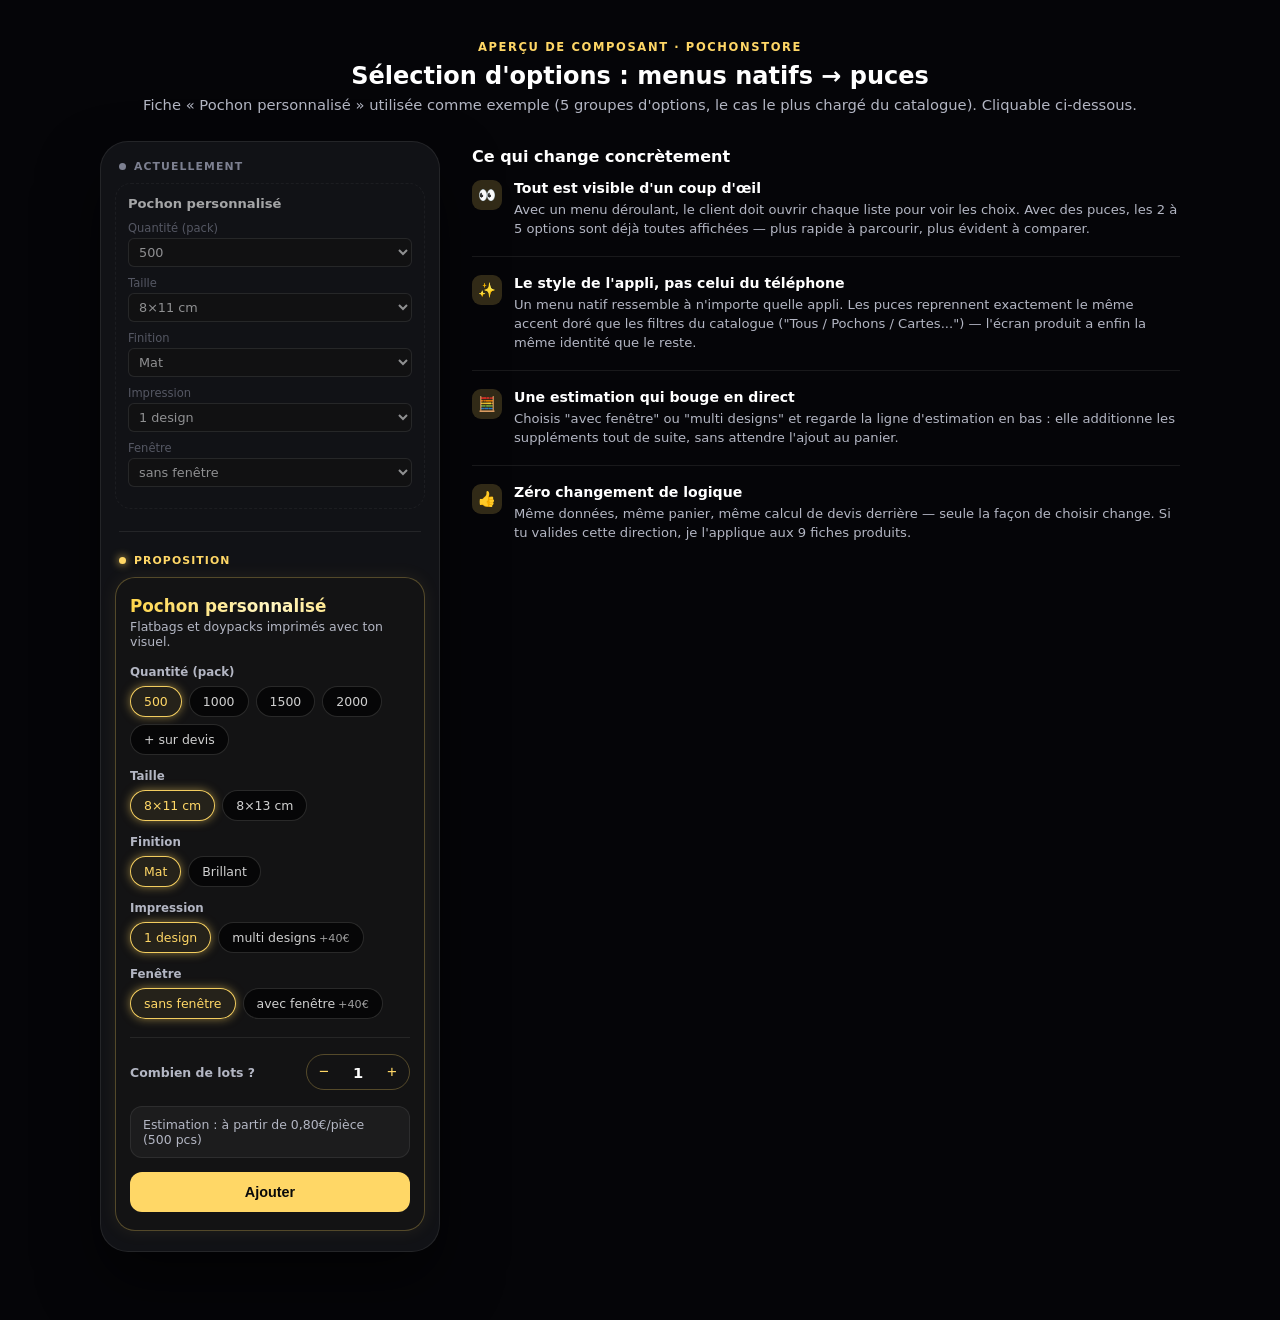
==== preview-selecteur.html @ dabc509d "Ajoute une page d'apercu du nouveau selecteur d'options (puces) Page standalone, hors mini-app (ne t" ====
<!DOCTYPE html>
<html lang="fr">
<head>
<meta charset="UTF-8" />
<meta name="viewport" content="width=device-width, initial-scale=1" />
<title>Sélecteur Pochon — Aperçu</title>
<style>
  :root{
    --bg:#050508;
    --card:rgba(20,20,20,.85);
    --card-flat:#111216;
    --text:#ffffff;
    --muted:#b3b6c3;
    --muted-dim:#7d8091;
    --accent:#ffd766;
    --accent-soft:rgba(255,215,100,.18);
    --border:rgba(255,255,255,.08);
    --border-gold:rgba(255,215,100,.28);
  }

  *{ box-sizing:border-box; }

  body{
    background:var(--bg);
    color:var(--text);
    font-family: system-ui, -apple-system, BlinkMacSystemFont, "Segoe UI", Roboto, sans-serif;
    padding:32px 20px 60px;
  }

  .page-head{
    max-width:1080px;
    margin:0 auto 28px;
    text-align:center;
  }

  .page-head .eyebrow{
    font-size:.72rem;
    letter-spacing:.14em;
    text-transform:uppercase;
    color:var(--accent);
    font-weight:700;
  }

  .page-head h1{
    margin:8px 0 6px;
    font-size:1.5rem;
    text-wrap:balance;
  }

  .page-head p{
    margin:0;
    color:var(--muted);
    font-size:.92rem;
  }

  .layout{
    max-width:1080px;
    margin:0 auto;
    display:grid;
    grid-template-columns:minmax(280px,340px) 1fr;
    gap:32px;
    align-items:start;
  }

  @media (max-width:760px){
    .layout{ grid-template-columns:1fr; }
  }

  /* ============ CADRE "TELEPHONE" ============ */
  .phone{
    background:var(--card-flat);
    border:1px solid var(--border);
    border-radius:28px;
    padding:14px 14px 20px;
    box-shadow:0 30px 60px rgba(0,0,0,.55);
  }

  .section-label{
    display:flex;
    align-items:center;
    gap:8px;
    margin:4px 4px 10px;
  }

  .section-label .dot{
    width:7px; height:7px; border-radius:50%;
  }

  .section-label.avant .dot{ background:var(--muted-dim); }
  .section-label.apres .dot{ background:var(--accent); box-shadow:0 0 8px var(--accent); }

  .section-label span.tag{
    font-size:.68rem;
    letter-spacing:.1em;
    text-transform:uppercase;
    font-weight:700;
    color:var(--muted-dim);
  }
  .section-label.apres span.tag{ color:var(--accent); }

  /* ---- AVANT : natif, en reduit ---- */
  .before-block{
    opacity:.62;
    padding:12px;
    border-radius:16px;
    border:1px dashed var(--border);
    margin-bottom:22px;
  }

  .before-block .before-title{
    font-size:.82rem;
    font-weight:700;
    margin:0 0 10px;
  }

  .native-row{
    display:flex;
    flex-direction:column;
    gap:3px;
    margin-bottom:9px;
  }

  .native-row label{
    font-size:.72rem;
    color:var(--muted-dim);
  }

  .native-row select{
    background:#111;
    color:#ddd;
    border:1px solid rgba(255,255,255,.15);
    border-radius:6px;
    padding:5px 6px;
    font-size:.8rem;
    font-family:inherit;
  }

  hr.split{
    border:none;
    border-top:1px solid var(--border);
    margin:0 4px 22px;
  }

  /* ---- APRES : puces ---- */
  .after-block{
    background:var(--card);
    border:1px solid var(--border-gold);
    border-radius:20px;
    padding:16px 14px 18px;
    box-shadow:0 0 18px rgba(255,215,100,.08);
  }

  .product-title-mini{
    font-size:1.05rem;
    font-weight:800;
    margin:2px 0 3px;
    background:linear-gradient(90deg,#FFD54A,#FFF6C3,#FFD54A);
    -webkit-background-clip:text;
    background-clip:text;
    -webkit-text-fill-color:transparent;
  }

  .product-desc-mini{
    font-size:.78rem;
    color:var(--muted);
    margin:0 0 16px;
  }

  .opt-group{ margin-bottom:14px; }

  .opt-group-label{
    font-size:.74rem;
    font-weight:700;
    color:var(--muted);
    margin:0 0 7px;
    display:flex;
    justify-content:space-between;
    align-items:baseline;
  }

  .opt-group-label .picked{
    color:var(--accent);
    font-weight:700;
    font-size:.72rem;
  }

  .chip-row{
    display:flex;
    flex-wrap:wrap;
    gap:7px;
  }

  .chip{
    appearance:none;
    border:1px solid rgba(255,255,255,.14);
    background:rgba(5,5,5,.85);
    color:#d0d0d0;
    font:inherit;
    font-size:.78rem;
    padding:7px 13px;
    border-radius:999px;
    cursor:pointer;
    transition:border-color .15s ease, color .15s ease, box-shadow .15s ease, transform .12s ease;
  }

  .chip:hover{ border-color:rgba(255,215,100,.5); }
  .chip:active{ transform:scale(.96); }

  .chip.active{
    border-color:rgba(255,215,100,.95);
    color:var(--accent);
    box-shadow:0 0 10px rgba(255,215,100,.5);
    background:rgba(255,215,100,.08);
  }

  .chip .surcharge{
    font-size:.7rem;
    opacity:.75;
    margin-left:3px;
  }

  .qty-block{
    display:flex;
    align-items:center;
    justify-content:space-between;
    margin-top:18px;
    padding-top:16px;
    border-top:1px solid var(--border);
  }

  .qty-block .qty-label{
    font-size:.78rem;
    color:var(--muted);
    font-weight:600;
  }

  .stepper{
    display:flex;
    align-items:center;
    gap:0;
    border:1px solid var(--border-gold);
    border-radius:999px;
    overflow:hidden;
  }

  .stepper button{
    width:34px;
    height:34px;
    border:none;
    background:transparent;
    color:var(--accent);
    font-size:1.05rem;
    cursor:pointer;
    line-height:1;
  }

  .stepper button:hover{ background:rgba(255,215,100,.1); }
  .stepper button:active{ transform:scale(.9); }

  .stepper .qty-value{
    min-width:34px;
    text-align:center;
    font-weight:800;
    font-size:.92rem;
    font-variant-numeric:tabular-nums;
  }

  .estimate-line{
    margin:16px 0 0;
    padding:10px 12px;
    border-radius:12px;
    background:rgba(255,255,255,.04);
    border:1px solid var(--border);
    font-size:.78rem;
    color:var(--muted);
    display:flex;
    justify-content:space-between;
    gap:8px;
  }

  .estimate-line strong{
    color:var(--accent);
    font-variant-numeric:tabular-nums;
    white-space:nowrap;
  }

  .btn-add{
    width:100%;
    margin-top:14px;
    background:var(--accent);
    color:#0a0a0a;
    border:none;
    font-weight:700;
    font-size:.9rem;
    padding:12px;
    border-radius:12px;
    cursor:pointer;
    transition:transform .12s ease, box-shadow .15s ease;
  }

  .btn-add:hover{ box-shadow:0 6px 18px rgba(255,215,100,.35); }
  .btn-add:active{ transform:scale(.98); }

  /* ============ PANNEAU EXPLICATIF ============ */
  .notes{
    padding-top:6px;
  }

  .notes h2{
    font-size:1rem;
    margin:0 0 14px;
  }

  .note-item{
    display:flex;
    gap:12px;
    margin-bottom:18px;
    padding-bottom:18px;
    border-bottom:1px solid var(--border);
  }

  .note-item:last-child{
    border-bottom:none;
    margin-bottom:0;
    padding-bottom:0;
  }

  .note-icon{
    flex:0 0 30px;
    width:30px; height:30px;
    border-radius:9px;
    background:var(--accent-soft);
    display:flex; align-items:center; justify-content:center;
    font-size:.9rem;
  }

  .note-text h3{
    margin:0 0 4px;
    font-size:.88rem;
  }

  .note-text p{
    margin:0;
    font-size:.82rem;
    color:var(--muted);
    line-height:1.45;
  }
</style>
</head>
<body>

<div class="page-head">
  <div class="eyebrow">Aperçu de composant · PochonStore</div>
  <h1>Sélection d'options : menus natifs → puces</h1>
  <p>Fiche « Pochon personnalisé » utilisée comme exemple (5 groupes d'options, le cas le plus chargé du catalogue). Cliquable ci-dessous.</p>
</div>

<div class="layout">
  <div class="phone">

    <div class="section-label avant">
      <span class="dot"></span>
      <span class="tag">Actuellement</span>
    </div>

    <div class="before-block">
      <p class="before-title">Pochon personnalisé</p>

      <div class="native-row">
        <label>Quantité (pack)</label>
        <select><option>500</option><option>1000</option></select>
      </div>
      <div class="native-row">
        <label>Taille</label>
        <select><option>8×11 cm</option><option>8×13 cm</option></select>
      </div>
      <div class="native-row">
        <label>Finition</label>
        <select><option>Mat</option><option>Brillant</option></select>
      </div>
      <div class="native-row">
        <label>Impression</label>
        <select><option>1 design</option><option>multi designs +40€</option></select>
      </div>
      <div class="native-row">
        <label>Fenêtre</label>
        <select><option>sans fenêtre</option><option>avec fenêtre +40€</option></select>
      </div>
    </div>

    <hr class="split" />

    <div class="section-label apres">
      <span class="dot"></span>
      <span class="tag">Proposition</span>
    </div>

    <div class="after-block">
      <div class="product-title-mini">Pochon personnalisé</div>
      <p class="product-desc-mini">Flatbags et doypacks imprimés avec ton visuel.</p>

      <div class="opt-group" data-group="pack">
        <div class="opt-group-label"><span>Quantité (pack)</span><span class="picked" data-picked="pack"></span></div>
        <div class="chip-row">
          <button class="chip active" data-value="500">500</button>
          <button class="chip" data-value="1000">1000</button>
          <button class="chip" data-value="1500">1500</button>
          <button class="chip" data-value="2000">2000</button>
          <button class="chip" data-value="sur devis">+ sur devis</button>
        </div>
      </div>

      <div class="opt-group" data-group="taille">
        <div class="opt-group-label"><span>Taille</span><span class="picked" data-picked="taille"></span></div>
        <div class="chip-row">
          <button class="chip active" data-value="8×11 cm">8×11 cm</button>
          <button class="chip" data-value="8×13 cm">8×13 cm</button>
        </div>
      </div>

      <div class="opt-group" data-group="finition">
        <div class="opt-group-label"><span>Finition</span><span class="picked" data-picked="finition"></span></div>
        <div class="chip-row">
          <button class="chip active" data-value="Mat">Mat</button>
          <button class="chip" data-value="Brillant">Brillant</button>
        </div>
      </div>

      <div class="opt-group" data-group="impression">
        <div class="opt-group-label"><span>Impression</span><span class="picked" data-picked="impression"></span></div>
        <div class="chip-row">
          <button class="chip active" data-value="1 design" data-surcharge="0">1 design</button>
          <button class="chip" data-value="multi designs" data-surcharge="40">multi designs<span class="surcharge">+40€</span></button>
        </div>
      </div>

      <div class="opt-group" data-group="fenetre">
        <div class="opt-group-label"><span>Fenêtre</span><span class="picked" data-picked="fenetre"></span></div>
        <div class="chip-row">
          <button class="chip active" data-value="sans fenêtre" data-surcharge="0">sans fenêtre</button>
          <button class="chip" data-value="avec fenêtre" data-surcharge="40">avec fenêtre<span class="surcharge">+40€</span></button>
        </div>
      </div>

      <div class="qty-block">
        <span class="qty-label">Combien de lots ?</span>
        <div class="stepper">
          <button type="button" id="qtyMinus">−</button>
          <span class="qty-value" id="qtyValue">1</span>
          <button type="button" id="qtyPlus">+</button>
        </div>
      </div>

      <div class="estimate-line">
        <span id="estimateLabel">Estimation : à partir de 0,80€/pièce (500 pcs)</span>
        <strong id="estimateExtra"></strong>
      </div>

      <button class="btn-add" id="btnAdd" type="button">Ajouter</button>
    </div>
  </div>

  <div class="notes">
    <h2>Ce qui change concrètement</h2>

    <div class="note-item">
      <div class="note-icon">👀</div>
      <div class="note-text">
        <h3>Tout est visible d'un coup d'œil</h3>
        <p>Avec un menu déroulant, le client doit ouvrir chaque liste pour voir les choix. Avec des puces, les 2 à 5 options sont déjà toutes affichées — plus rapide à parcourir, plus évident à comparer.</p>
      </div>
    </div>

    <div class="note-item">
      <div class="note-icon">✨</div>
      <div class="note-text">
        <h3>Le style de l'appli, pas celui du téléphone</h3>
        <p>Un menu natif ressemble à n'importe quelle appli. Les puces reprennent exactement le même accent doré que les filtres du catalogue ("Tous / Pochons / Cartes...") — l'écran produit a enfin la même identité que le reste.</p>
      </div>
    </div>

    <div class="note-item">
      <div class="note-icon">🧮</div>
      <div class="note-text">
        <h3>Une estimation qui bouge en direct</h3>
        <p>Choisis "avec fenêtre" ou "multi designs" et regarde la ligne d'estimation en bas : elle additionne les suppléments tout de suite, sans attendre l'ajout au panier.</p>
      </div>
    </div>

    <div class="note-item">
      <div class="note-icon">👍</div>
      <div class="note-text">
        <h3>Zéro changement de logique</h3>
        <p>Même données, même panier, même calcul de devis derrière — seule la façon de choisir change. Si tu valides cette direction, je l'applique aux 9 fiches produits.</p>
      </div>
    </div>
  </div>
</div>

<script>
  var BASE_TEXT = "Estimation : à partir de 0,80€/pièce (500 pcs)";

  function selectChip(group, btn){
    group.querySelectorAll('.chip').forEach(function(c){ c.classList.remove('active'); });
    btn.classList.add('active');
    updateEstimate();
  }

  document.querySelectorAll('.opt-group').forEach(function(group){
    group.querySelectorAll('.chip').forEach(function(btn){
      btn.addEventListener('click', function(){ selectChip(group, btn); });
    });
  });

  var qty = 1;
  var qtyValueEl = document.getElementById('qtyValue');

  document.getElementById('qtyMinus').addEventListener('click', function(){
    qty = Math.max(1, qty - 1);
    qtyValueEl.textContent = qty;
    updateEstimate();
  });
  document.getElementById('qtyPlus').addEventListener('click', function(){
    qty = qty + 1;
    qtyValueEl.textContent = qty;
    updateEstimate();
  });

  function updateEstimate(){
    var extra = 0;
    document.querySelectorAll('.opt-group .chip.active').forEach(function(c){
      extra += parseInt(c.getAttribute('data-surcharge') || '0', 10);
    });
    extra = extra * qty;

    var extraEl = document.getElementById('estimateExtra');
    extraEl.textContent = extra > 0 ? ('+' + extra + ',00 €') : '';
  }

  document.getElementById('btnAdd').addEventListener('click', function(){
    var btn = this;
    var original = btn.textContent;
    btn.textContent = 'Ajouté ✓';
    setTimeout(function(){ btn.textContent = original; }, 900);
  });

  updateEstimate();
</script>
</body>
</html>
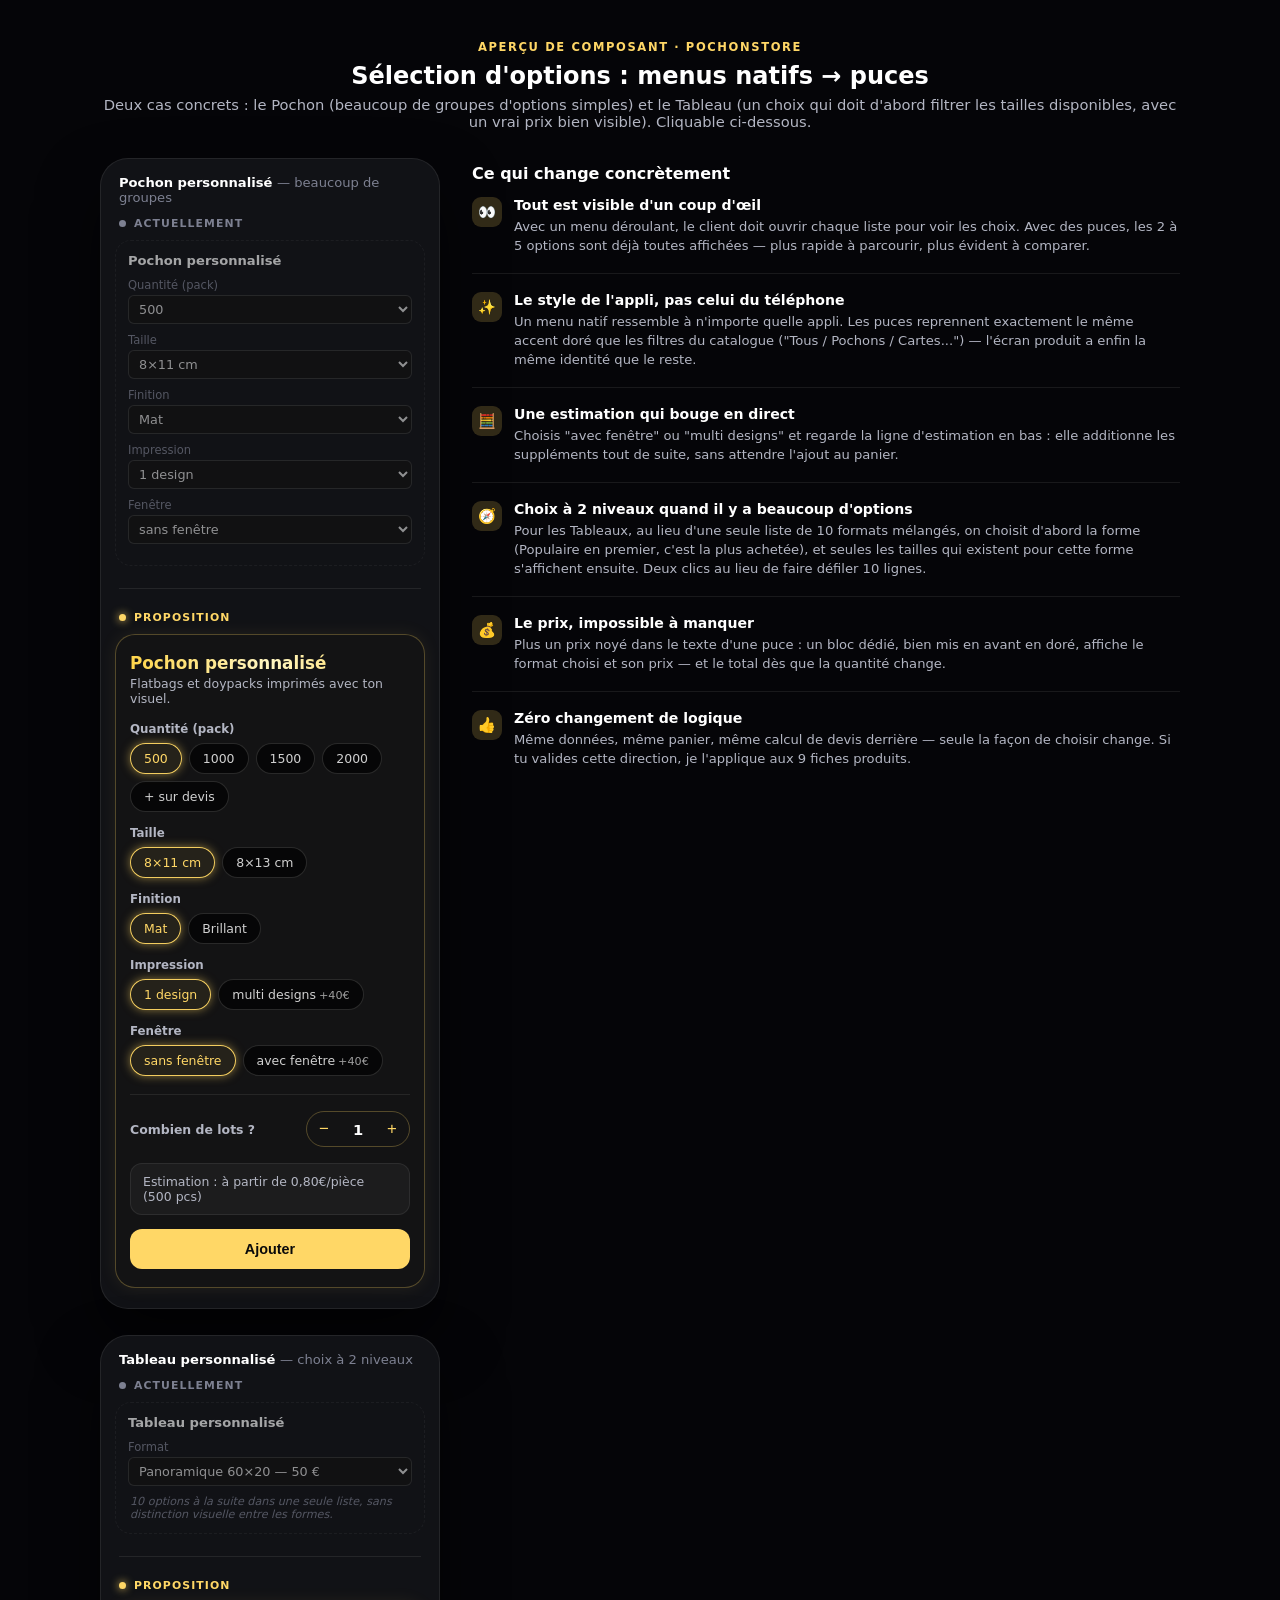
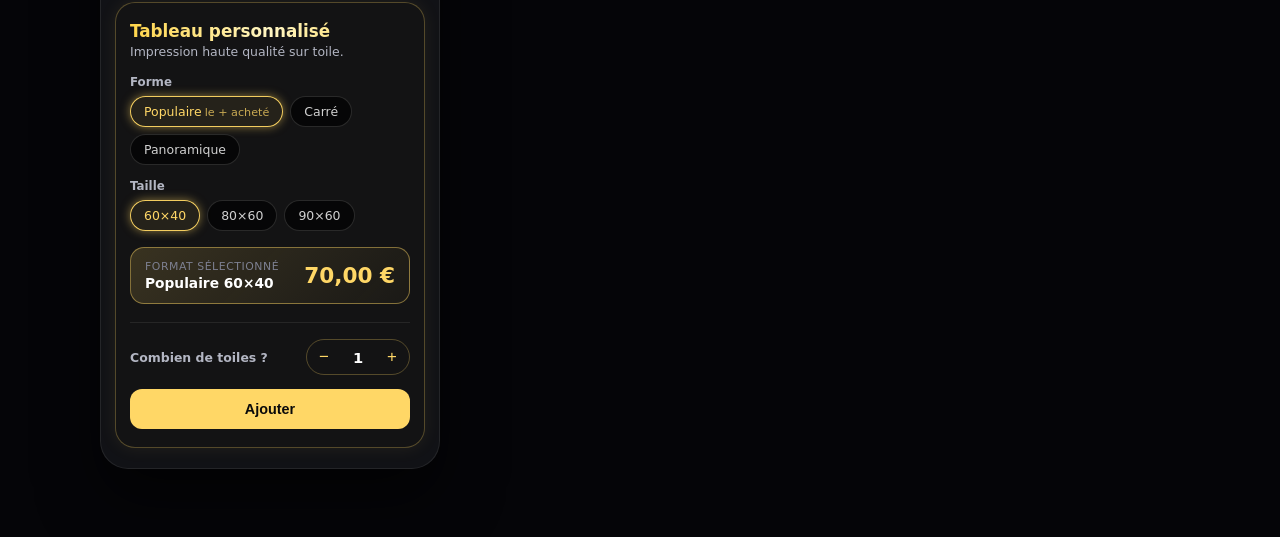
==== commit ef4cf6f6: "Ajoute un 2e exemple d'apercu : choix a 2 niveaux + prix visible Sur la fiche Tableaux, au lieu d'un" ====
--- a/preview-selecteur.html
+++ b/preview-selecteur.html
@@ -66,6 +66,12 @@
     .layout{ grid-template-columns:1fr; }
   }
 
+  .demos-stack{
+    display:flex;
+    flex-direction:column;
+    gap:26px;
+  }
+
   /* ============ CADRE "TELEPHONE" ============ */
   .phone{
     background:var(--card-flat);
@@ -73,6 +79,17 @@
     border-radius:28px;
     padding:14px 14px 20px;
     box-shadow:0 30px 60px rgba(0,0,0,.55);
+  }
+
+  .demo-title{
+    margin:2px 4px 12px;
+    font-size:.82rem;
+    font-weight:800;
+  }
+
+  .demo-title span{
+    font-weight:400;
+    color:var(--muted-dim);
   }
 
   .section-label{
@@ -139,6 +156,13 @@
     border:none;
     border-top:1px solid var(--border);
     margin:0 4px 22px;
+  }
+
+  .before-hint{
+    margin:8px 2px 0;
+    font-size:.7rem;
+    color:var(--muted-dim);
+    font-style:italic;
   }
 
   /* ---- APRES : puces ---- */
@@ -282,6 +306,53 @@
     color:var(--accent);
     font-variant-numeric:tabular-nums;
     white-space:nowrap;
+  }
+
+  /* ---- Bloc prix : gros, dore, impossible a manquer ---- */
+  .price-panel{
+    margin:16px 0 0;
+    padding:12px 14px;
+    border-radius:14px;
+    background:linear-gradient(135deg, rgba(255,215,100,.16), rgba(255,215,100,.03));
+    border:1px solid rgba(255,215,100,.45);
+    display:flex;
+    align-items:center;
+    justify-content:space-between;
+    gap:10px;
+  }
+
+  .price-panel-label{
+    display:block;
+    font-size:.68rem;
+    letter-spacing:.05em;
+    text-transform:uppercase;
+    color:var(--muted-dim);
+  }
+
+  .price-panel-format{
+    font-size:.86rem;
+    font-weight:700;
+    margin-top:2px;
+  }
+
+  .price-panel-amounts{
+    text-align:right;
+  }
+
+  .price-panel-value{
+    display:block;
+    font-size:1.35rem;
+    font-weight:800;
+    color:var(--accent);
+    font-variant-numeric:tabular-nums;
+    line-height:1.1;
+  }
+
+  .price-panel-sub{
+    display:block;
+    font-size:.72rem;
+    color:var(--muted);
+    font-variant-numeric:tabular-nums;
   }
 
   .btn-add{
@@ -352,11 +423,13 @@
 <div class="page-head">
   <div class="eyebrow">Aperçu de composant · PochonStore</div>
   <h1>Sélection d'options : menus natifs → puces</h1>
-  <p>Fiche « Pochon personnalisé » utilisée comme exemple (5 groupes d'options, le cas le plus chargé du catalogue). Cliquable ci-dessous.</p>
+  <p>Deux cas concrets : le Pochon (beaucoup de groupes d'options simples) et le Tableau (un choix qui doit d'abord filtrer les tailles disponibles, avec un vrai prix bien visible). Cliquable ci-dessous.</p>
 </div>
 
 <div class="layout">
-  <div class="phone">
+  <div class="demos-stack">
+  <div class="phone" id="pochonDemo">
+    <p class="demo-title">Pochon personnalisé <span>— beaucoup de groupes</span></p>
 
     <div class="section-label avant">
       <span class="dot"></span>
@@ -460,6 +533,84 @@
     </div>
   </div>
 
+  <div class="phone" id="tableauDemo">
+    <p class="demo-title">Tableau personnalisé <span>— choix à 2 niveaux</span></p>
+
+    <div class="section-label avant">
+      <span class="dot"></span>
+      <span class="tag">Actuellement</span>
+    </div>
+
+    <div class="before-block">
+      <p class="before-title">Tableau personnalisé</p>
+      <div class="native-row">
+        <label>Format</label>
+        <select>
+          <option>Panoramique 60×20 — 50 €</option>
+          <option>Panoramique 60×30 — 60 €</option>
+          <option>Panoramique 80×40 — 80 €</option>
+          <option>Panoramique 100×50 — 100 €</option>
+          <option>Panoramique 120×60 — 120 €</option>
+          <option>Populaire 60×40 — 70 €</option>
+          <option>Populaire 80×60 — 90 €</option>
+          <option>Populaire 90×60 — 100 €</option>
+          <option>Carré 60×60 — 70 €</option>
+          <option>Carré 80×80 — 90 €</option>
+        </select>
+      </div>
+      <p class="before-hint">10 options à la suite dans une seule liste, sans distinction visuelle entre les formes.</p>
+    </div>
+
+    <hr class="split" />
+
+    <div class="section-label apres">
+      <span class="dot"></span>
+      <span class="tag">Proposition</span>
+    </div>
+
+    <div class="after-block">
+      <div class="product-title-mini">Tableau personnalisé</div>
+      <p class="product-desc-mini">Impression haute qualité sur toile.</p>
+
+      <div class="opt-group">
+        <div class="opt-group-label"><span>Forme</span></div>
+        <div class="chip-row" id="tabCategoryRow">
+          <!-- généré en JS -->
+        </div>
+      </div>
+
+      <div class="opt-group">
+        <div class="opt-group-label"><span>Taille</span></div>
+        <div class="chip-row" id="tabSizeRow">
+          <!-- dépend de la forme choisie, généré en JS -->
+        </div>
+      </div>
+
+      <div class="price-panel">
+        <div>
+          <span class="price-panel-label">Format sélectionné</span>
+          <div class="price-panel-format" id="tabFormatLabel">—</div>
+        </div>
+        <div class="price-panel-amounts">
+          <span class="price-panel-value" id="tabPrice">—</span>
+          <span class="price-panel-sub" id="tabTotalLine"></span>
+        </div>
+      </div>
+
+      <div class="qty-block">
+        <span class="qty-label">Combien de toiles ?</span>
+        <div class="stepper">
+          <button type="button" id="tabQtyMinus">−</button>
+          <span class="qty-value" id="tabQtyValue">1</span>
+          <button type="button" id="tabQtyPlus">+</button>
+        </div>
+      </div>
+
+      <button class="btn-add" id="tabBtnAdd" type="button">Ajouter</button>
+    </div>
+  </div>
+  </div>
+
   <div class="notes">
     <h2>Ce qui change concrètement</h2>
 
@@ -488,6 +639,22 @@
     </div>
 
     <div class="note-item">
+      <div class="note-icon">🧭</div>
+      <div class="note-text">
+        <h3>Choix à 2 niveaux quand il y a beaucoup d'options</h3>
+        <p>Pour les Tableaux, au lieu d'une seule liste de 10 formats mélangés, on choisit d'abord la forme (Populaire en premier, c'est la plus achetée), et seules les tailles qui existent pour cette forme s'affichent ensuite. Deux clics au lieu de faire défiler 10 lignes.</p>
+      </div>
+    </div>
+
+    <div class="note-item">
+      <div class="note-icon">💰</div>
+      <div class="note-text">
+        <h3>Le prix, impossible à manquer</h3>
+        <p>Plus un prix noyé dans le texte d'une puce : un bloc dédié, bien mis en avant en doré, affiche le format choisi et son prix — et le total dès que la quantité change.</p>
+      </div>
+    </div>
+
+    <div class="note-item">
       <div class="note-icon">👍</div>
       <div class="note-text">
         <h3>Zéro changement de logique</h3>
@@ -498,53 +665,163 @@
 </div>
 
 <script>
+  /* ===================== DEMO 1 : POCHON (groupes simples) ===================== */
   var BASE_TEXT = "Estimation : à partir de 0,80€/pièce (500 pcs)";
+  var pochonDemo = document.getElementById('pochonDemo');
 
   function selectChip(group, btn){
     group.querySelectorAll('.chip').forEach(function(c){ c.classList.remove('active'); });
     btn.classList.add('active');
-    updateEstimate();
-  }
-
-  document.querySelectorAll('.opt-group').forEach(function(group){
+    updatePochonEstimate();
+  }
+
+  pochonDemo.querySelectorAll('.opt-group').forEach(function(group){
     group.querySelectorAll('.chip').forEach(function(btn){
       btn.addEventListener('click', function(){ selectChip(group, btn); });
     });
   });
 
-  var qty = 1;
+  var pochonQty = 1;
   var qtyValueEl = document.getElementById('qtyValue');
 
   document.getElementById('qtyMinus').addEventListener('click', function(){
-    qty = Math.max(1, qty - 1);
-    qtyValueEl.textContent = qty;
-    updateEstimate();
+    pochonQty = Math.max(1, pochonQty - 1);
+    qtyValueEl.textContent = pochonQty;
+    updatePochonEstimate();
   });
   document.getElementById('qtyPlus').addEventListener('click', function(){
-    qty = qty + 1;
-    qtyValueEl.textContent = qty;
-    updateEstimate();
+    pochonQty = pochonQty + 1;
+    qtyValueEl.textContent = pochonQty;
+    updatePochonEstimate();
   });
 
-  function updateEstimate(){
+  function updatePochonEstimate(){
     var extra = 0;
-    document.querySelectorAll('.opt-group .chip.active').forEach(function(c){
+    pochonDemo.querySelectorAll('.opt-group .chip.active').forEach(function(c){
       extra += parseInt(c.getAttribute('data-surcharge') || '0', 10);
     });
-    extra = extra * qty;
+    extra = extra * pochonQty;
 
     var extraEl = document.getElementById('estimateExtra');
     extraEl.textContent = extra > 0 ? ('+' + extra + ',00 €') : '';
   }
 
   document.getElementById('btnAdd').addEventListener('click', function(){
-    var btn = this;
+    flashAdded(this);
+  });
+
+  updatePochonEstimate();
+
+  /* ===================== DEMO 2 : TABLEAU (choix a 2 niveaux) ===================== */
+  // Populaire en premier : c'est la forme la plus achetee, elle doit
+  // apparaitre par defaut a l'ouverture de la fiche plutot que Panoramique.
+  var TABLEAUX = {
+    "Populaire": [
+      { taille: "60×40", prix: 70 },
+      { taille: "80×60", prix: 90 },
+      { taille: "90×60", prix: 100 }
+    ],
+    "Carré": [
+      { taille: "60×60", prix: 70 },
+      { taille: "80×80", prix: 90 }
+    ],
+    "Panoramique": [
+      { taille: "60×20", prix: 50 },
+      { taille: "60×30", prix: 60 },
+      { taille: "80×40", prix: 80 },
+      { taille: "100×50", prix: 100 },
+      { taille: "120×60", prix: 120 }
+    ]
+  };
+
+  var tabCategoryRow = document.getElementById('tabCategoryRow');
+  var tabSizeRow = document.getElementById('tabSizeRow');
+  var tabQty = 1;
+  var tabQtyValueEl = document.getElementById('tabQtyValue');
+  var currentCategory = null;
+  var currentSize = null;
+
+  function buildCategoryChips(){
+    tabCategoryRow.innerHTML = '';
+    Object.keys(TABLEAUX).forEach(function(cat, i){
+      var btn = document.createElement('button');
+      btn.type = 'button';
+      btn.className = 'chip' + (i === 0 ? ' active' : '');
+      btn.textContent = cat;
+      if (cat === 'Populaire'){
+        var tag = document.createElement('span');
+        tag.className = 'surcharge';
+        tag.textContent = 'le + acheté';
+        btn.appendChild(tag);
+      }
+      btn.addEventListener('click', function(){
+        tabCategoryRow.querySelectorAll('.chip').forEach(function(c){ c.classList.remove('active'); });
+        btn.classList.add('active');
+        currentCategory = cat;
+        buildSizeChips(cat);
+      });
+      tabCategoryRow.appendChild(btn);
+    });
+    currentCategory = Object.keys(TABLEAUX)[0];
+  }
+
+  function buildSizeChips(category){
+    tabSizeRow.innerHTML = '';
+    TABLEAUX[category].forEach(function(opt, i){
+      var btn = document.createElement('button');
+      btn.type = 'button';
+      btn.className = 'chip' + (i === 0 ? ' active' : '');
+      btn.textContent = opt.taille;
+      btn.addEventListener('click', function(){
+        tabSizeRow.querySelectorAll('.chip').forEach(function(c){ c.classList.remove('active'); });
+        btn.classList.add('active');
+        currentSize = opt;
+        updateTabPrice();
+      });
+      tabSizeRow.appendChild(btn);
+    });
+    currentSize = TABLEAUX[category][0];
+    updateTabPrice();
+  }
+
+  function updateTabPrice(){
+    if (!currentSize || !currentCategory) return;
+    document.getElementById('tabFormatLabel').textContent = currentCategory + ' ' + currentSize.taille;
+    document.getElementById('tabPrice').textContent = currentSize.prix.toFixed(2).replace('.', ',') + ' €';
+
+    var subEl = document.getElementById('tabTotalLine');
+    if (tabQty > 1){
+      var total = currentSize.prix * tabQty;
+      subEl.textContent = '× ' + tabQty + ' = ' + total.toFixed(2).replace('.', ',') + ' €';
+    } else {
+      subEl.textContent = '';
+    }
+  }
+
+  document.getElementById('tabQtyMinus').addEventListener('click', function(){
+    tabQty = Math.max(1, tabQty - 1);
+    tabQtyValueEl.textContent = tabQty;
+    updateTabPrice();
+  });
+  document.getElementById('tabQtyPlus').addEventListener('click', function(){
+    tabQty = tabQty + 1;
+    tabQtyValueEl.textContent = tabQty;
+    updateTabPrice();
+  });
+
+  document.getElementById('tabBtnAdd').addEventListener('click', function(){
+    flashAdded(this);
+  });
+
+  buildCategoryChips();
+  buildSizeChips(currentCategory);
+
+  /* ===================== PARTAGE ===================== */
+  function flashAdded(btn){
     var original = btn.textContent;
     btn.textContent = 'Ajouté ✓';
     setTimeout(function(){ btn.textContent = original; }, 900);
-  });
-
-  updateEstimate();
+  }
 </script>
 </body>
 </html>
